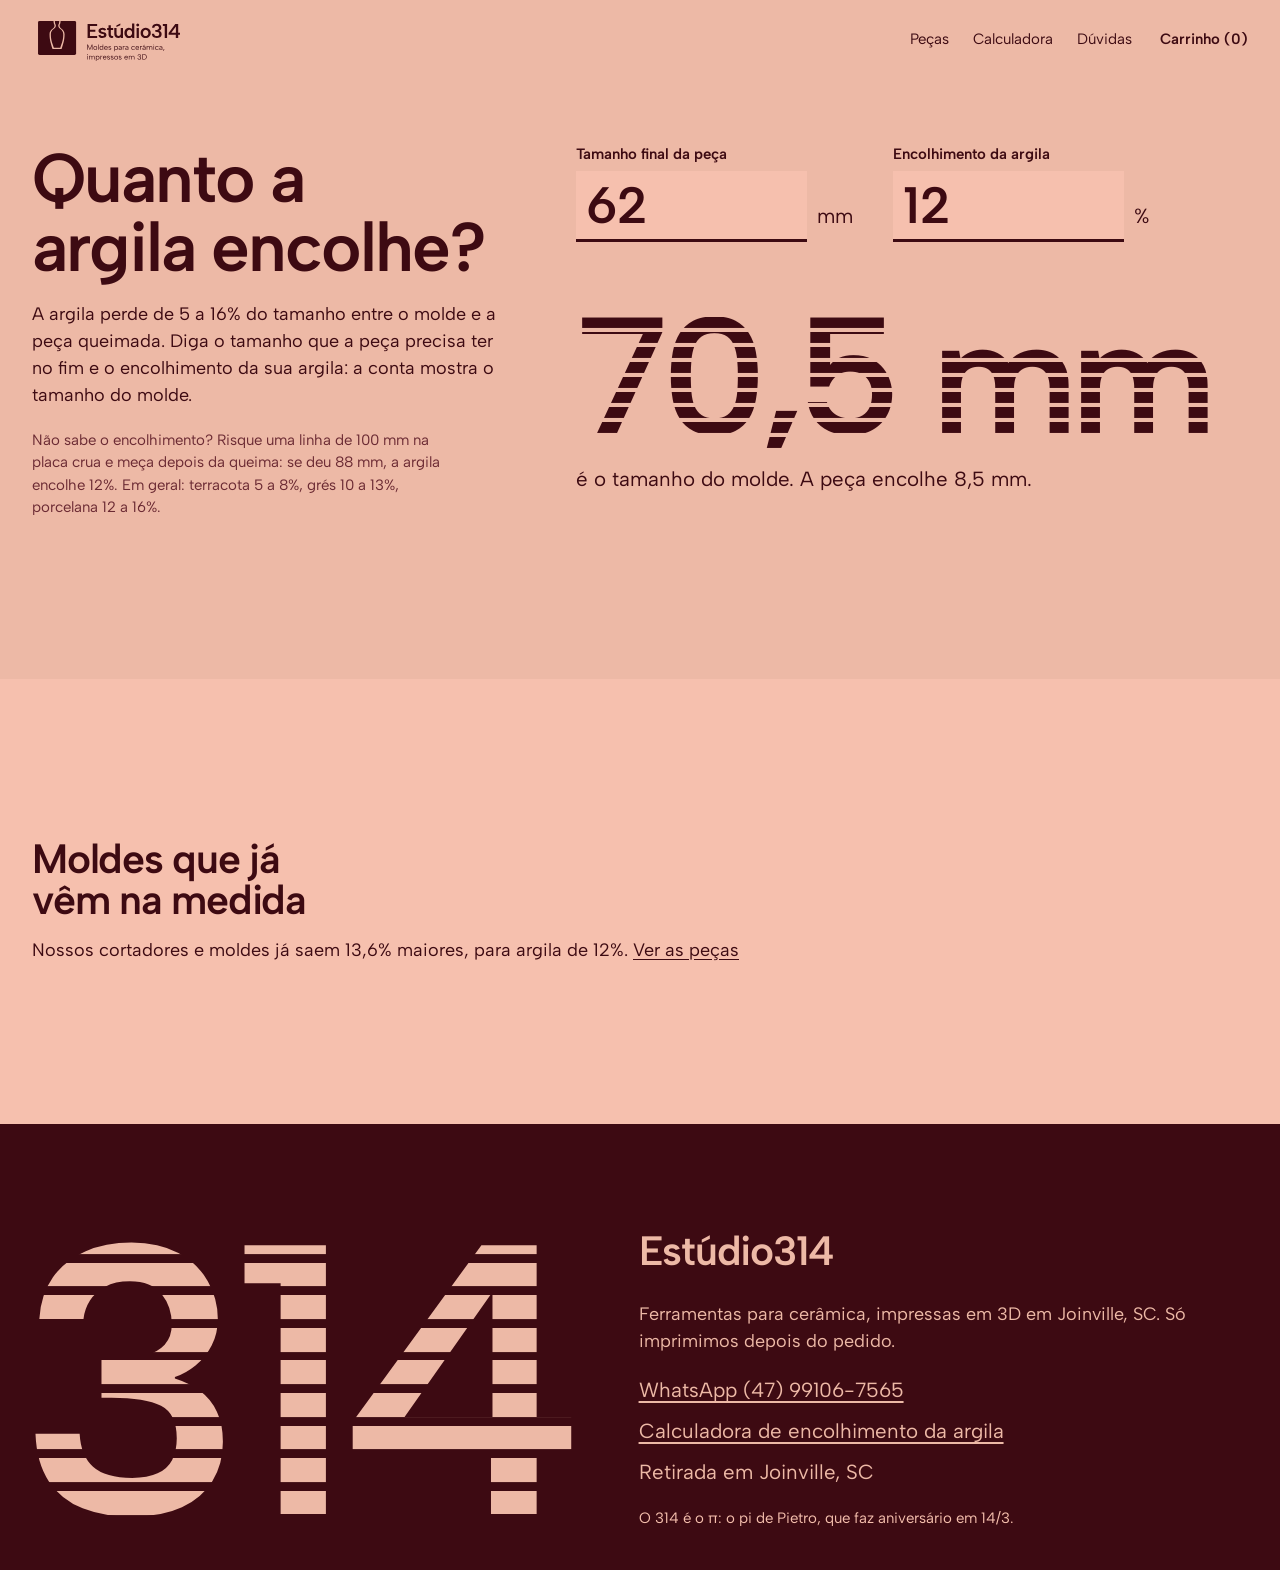
==== calculadora-de-encolhimento/index.html @ b41ef22f "Loja v1: vitrine, páginas de produto, carrinho que fecha no WhatsApp e calculadora de encolhimento P" ====
<!doctype html>
<html lang="pt-BR">
<head>
<meta charset="utf-8">
<meta name="viewport" content="width=device-width, initial-scale=1">
<title>Calculadora de encolhimento da argila | Estúdio314</title>
<meta name="description" content="Calcule o tamanho do molde a partir do tamanho final da peça e do encolhimento da sua argila. Grátis, direto no navegador.">
<link rel="canonical" href="https://estudio314.com.br/calculadora-de-encolhimento/">
<meta property="og:type" content="website">
<meta property="og:locale" content="pt_BR">
<meta property="og:site_name" content="Estúdio314">
<meta property="og:title" content="Calculadora de encolhimento da argila | Estúdio314">
<meta property="og:description" content="Calcule o tamanho do molde a partir do tamanho final da peça e do encolhimento da sua argila. Grátis, direto no navegador.">
<meta property="og:url" content="https://estudio314.com.br/calculadora-de-encolhimento/">
<meta property="og:image" content="https://estudio314.com.br/img/produtos/kit-natal-resultado-mesa.webp">
<meta name="theme-color" content="#3D0A12">
<link rel="icon" href="/icone.svg" type="image/svg+xml">
<link rel="preload" href="/fontes/AlbertSans-Regular.ttf" as="font" type="font/ttf" crossorigin>
<link rel="stylesheet" href="/css/loja.css">
<script type="application/ld+json">{"@context":"https://schema.org","@type":"WebApplication","name":"Calculadora de encolhimento da argila","applicationCategory":"UtilitiesApplication","operatingSystem":"Qualquer navegador","offers":{"@type":"Offer","price":"0","priceCurrency":"BRL"},"url":"https://estudio314.com.br/calculadora-de-encolhimento/"}</script>
<script src="/js/catalogo.js" defer></script>
<script src="/js/loja.js" type="module"></script>
</head>
<body class="pagina-calc">
<a class="pular" href="#calculadora">Pular para a calculadora</a>
<header class="barra"><a class="marca" href="/" aria-label="Estúdio314, página inicial"><img src="/img/marca/estudio314-horizontal-sangue.svg" alt="" width="151" height="45"></a><nav aria-label="Principal"><a href="/#pecas">Peças</a><a href="/calculadora-de-encolhimento/">Calculadora</a><a href="/#perguntas">Dúvidas</a></nav><button class="botao-carrinho" type="button" data-abrir-carrinho aria-haspopup="dialog">Carrinho <span data-contagem>(0)</span></button></header>
<main>
<section class="calc" id="calculadora" aria-labelledby="calc-titulo">
  <div class="calc-texto">
    <h1 id="calc-titulo">Quanto a argila encolhe?</h1>
    <p>A argila perde de 5 a 16% do tamanho entre o molde e a peça queimada. Diga o tamanho que a peça precisa ter no fim e o encolhimento da sua argila: a conta mostra o tamanho do molde.</p>
    <p class="calc-dica">Não sabe o encolhimento? Risque uma linha de 100 mm na placa crua e meça depois da queima: se deu 88 mm, a argila encolhe 12%. Em geral: terracota 5 a 8%, grés 10 a 13%, porcelana 12 a 16%.</p>
  </div>
  <form class="calc-form" data-calc>
    <div class="calc-entradas">
    <label>Tamanho final da peça <span class="entrada"><input name="final" type="number" inputmode="decimal" min="1" step="0.1" value="62" required> mm</span></label>
    <label>Encolhimento da argila <span class="entrada"><input name="pct" type="number" inputmode="decimal" min="0" max="40" step="0.1" value="12" required> %</span></label>
    </div>
    <output name="resultado" class="calc-resultado" aria-live="polite">
      <span class="calc-numero" data-molde>70,5 mm</span>
      <span data-detalhe>é o tamanho do molde. A peça encolhe 8,5 mm.</span>
    </output>
    <noscript><p>A conta: tamanho do molde = tamanho final ÷ (1 − encolhimento). Com 12%: tamanho final × 1,136.</p></noscript>
  </form>
</section>
<section class="calc-pecas"><h2>Moldes que já vêm na medida</h2><p>Nossos cortadores e moldes já saem 13,6% maiores, para argila de 12%. <a href="/#pecas">Ver as peças</a></p></section>
</main>

<footer class="rodape">
  <p class="rodape-314" aria-hidden="true">314</p>
  <div class="rodape-texto">
    <p class="rodape-assina">Estúdio314</p>
    <p>Ferramentas para cerâmica, impressas em 3D em Joinville, SC. Só imprimimos depois do pedido.</p>
    <ul>
      <li><a href="https://wa.me/5547991067565?text=Oi!%20Vim%20pelo%20site%20do%20Est%C3%BAdio314.">WhatsApp (47) 99106-7565</a></li>
      <li><a href="/calculadora-de-encolhimento/">Calculadora de encolhimento da argila</a></li>
      <li>Retirada em Joinville, SC</li>
    </ul>
    <p class="rodape-nota">O 314 é o π: o pi de Pietro, que faz aniversário em 14/3.</p>
  </div>
</footer>

<dialog class="carrinho" id="carrinho" aria-labelledby="carrinho-titulo">
  <div class="carrinho-topo">
    <h2 id="carrinho-titulo">Seu pedido</h2>
    <button type="button" class="fechar" data-fechar-carrinho>Fechar</button>
  </div>
  <p class="vazio" data-vazio>O carrinho está vazio. <a href="/#pecas">Ver as peças</a></p>
  <ul class="itens" data-itens></ul>
  <form class="fechar-pedido" data-fechar-pedido hidden>
    <p class="total">Total das peças <strong data-total>R$ 0,00</strong></p>
    <fieldset>
      <legend>Entrega</legend>
      <label><input type="radio" name="entrega" value="correios" checked> Correios, para todo o Brasil</label>
      <label><input type="radio" name="entrega" value="retirada"> Retirar em Joinville</label>
    </fieldset>
    <label class="campo" data-campo-cep>CEP para calcular o frete <input name="cep" inputmode="numeric" autocomplete="postal-code" maxlength="9" spellcheck="false" placeholder="89200-000"></label>
    <label class="campo">Seu nome <input name="nome" autocomplete="name"></label>
    <button class="botao" type="submit">Fechar pedido no WhatsApp</button>
    <p class="nota">Abre o WhatsApp com o pedido escrito. Frete e pagamento a gente combina por lá. Natal: Correios PAC até 7/12, SEDEX até 14/12, retirada até 22/12.</p>
  </form>
</dialog>
</body>
</html>
---- css/loja.css ----
@font-face { font-family: "Albert Sans"; src: url("/fontes/AlbertSans-Regular.ttf") format("truetype"); font-weight: 400; font-display: swap; }
@font-face { font-family: "Albert Sans"; src: url("/fontes/AlbertSans-SemiBold.ttf") format("truetype"); font-weight: 600; font-display: swap; }

:root {
  --bg: #EDB9A6;        /* biscoito: argila na 1ª queima */
  --surface: #F6C0AE;   /* um passo mais claro (fundo dos renders) */
  --step: #E3A994;      /* um passo mais escuro */
  --ink: #3D0A12;       /* sangue de boi: o esmalte */
  --muted: #6B2A33;     /* 6:1 sobre o biscoito */
  --fonte: "Albert Sans", system-ui, sans-serif;
  --margem: 16px;
  --t-mini: 15px;
  --t-texto: 17px;
  --t-fato: clamp(20px, 1.6vw, 26px);
  --t-sub: clamp(28px, 3.2vw, 48px);
  --t-titulo: clamp(36px, 5.4vw, 80px);
  --t-gigante: clamp(72px, 13vw, 220px);
  /* camadas da impressão 3D: passo de 3 mm, fresta de 27% */
  --camadas: url("data:image/svg+xml,%3Csvg xmlns='http://www.w3.org/2000/svg' width='10' height='100' preserveAspectRatio='none'%3E%3Crect width='10' height='73'/%3E%3C/svg%3E");
  color-scheme: light;
}
@media (min-width: 900px) { :root { --margem: 32px; --t-texto: 18px; } }

* { box-sizing: border-box; }
html { -webkit-text-size-adjust: 100%; scroll-behavior: smooth; }
body { margin: 0; background: var(--bg); color: var(--ink); font: 400 var(--t-texto)/1.5 var(--fonte); overflow-x: hidden; }
img { display: block; max-width: 100%; height: auto; }
h1, h2, h3 { font-weight: 600; letter-spacing: -0.03em; line-height: 1; margin: 0; text-wrap: balance; }
p { margin: 0; }
a { color: inherit; text-underline-offset: 0.18em; }
a:hover { text-decoration-thickness: 2px; }
:focus-visible { outline: 3px solid var(--ink); outline-offset: 3px; }
.barra-escura :focus-visible, .natal :focus-visible, .rodape :focus-visible { outline-color: var(--bg); }
label:has(input:focus-visible) { outline: 3px solid var(--ink); outline-offset: 2px; }
::selection { background: var(--ink); color: var(--bg); }
.sr { position: absolute; width: 1px; height: 1px; overflow: hidden; clip-path: inset(50%); white-space: nowrap; }
.pular { position: absolute; left: var(--margem); top: -100px; z-index: 20; background: var(--ink); color: var(--bg); padding: 12px 16px; }
.pular:focus { top: 12px; }
section { padding: 96px var(--margem); }
@media (min-width: 900px) { section { padding: 160px var(--margem); } }
section > h2 { font-size: var(--t-titulo); max-width: 16ch; }

/* ---------- botões ---------- */
.botao { display: inline-flex; align-items: center; justify-content: center; min-height: 52px; padding: 0 28px; border: 0; border-radius: 0;
  background: var(--ink); color: var(--bg); font: 600 var(--t-texto)/1 var(--fonte); text-decoration: none; cursor: pointer;
  transition: transform .15s ease, background-color .15s ease; }
.botao:hover { background: #5A1C25; }
.botao:active { transform: translateY(2px); }
.botao-carrinho { font: 600 var(--t-mini)/1 var(--fonte); color: inherit; background: none; border: 0; padding: 12px 0 12px 12px; cursor: pointer; }
.botao-carrinho:hover { text-decoration: underline; }

/* ---------- barra ---------- */
.barra { display: flex; align-items: center; gap: 16px; padding: 12px var(--margem); position: relative; z-index: 3; }
.barra .marca { margin-right: auto; }
.barra .marca img { width: 120px; }
.barra { flex-wrap: wrap; }
.barra nav { display: flex; order: 3; width: 100%; gap: 24px; font-size: var(--t-mini); margin-top: -8px; }
.barra nav a { text-decoration: none; padding: 12px 0; }
.barra nav a:hover { text-decoration: underline; }
.barra-escura { color: var(--bg); }
@media (min-width: 720px) {
  .barra { flex-wrap: nowrap; }
  .barra nav { order: 0; width: auto; margin-top: 0; }
  .barra .marca img { width: 151px; }
}

/* ---------- herói: o objeto na emenda entre esmalte e argila ---------- */
.heroi { --emenda: 46svh; position: relative; min-height: 100svh; overflow: hidden; padding-bottom: 48px; }
.heroi-painel { position: absolute; inset: 12px 12px auto; height: var(--emenda); background: var(--ink); }
.heroi-painel .barra { padding-inline: calc(var(--margem) - 12px); }
.heroi-objeto { position: relative; z-index: 2; width: 120vw; max-width: none; margin: calc(var(--emenda) + 12px - 60vw) 0 0 -14vw; }
.heroi-texto { position: relative; z-index: 2; padding: 0 var(--margem); margin-top: -12vw; max-width: 40rem; }
.heroi h1 { font-size: clamp(28px, 7.2vw, 44px); letter-spacing: -0.035em; line-height: 1.02; }
.heroi h1 span { display: block; color: var(--muted); }
.heroi-texto p { margin: 16px 0 24px; max-width: 34ch; }
@media (min-width: 900px) {
  .heroi { --emenda: 50vh; min-height: max(100vh, 680px); padding: 0; }
  .heroi-objeto { position: absolute; width: 54vw; left: 45vw; top: calc(var(--emenda) + 12px - 27vw); margin: 0; }
  .heroi-texto { position: absolute; left: 0; top: calc(var(--emenda) + 12px); margin: 0; width: 46vw; padding: 0 var(--margem) 0 calc(var(--margem) + 12px); transform: translateY(-100%); padding-bottom: 28px; }
  .heroi h1 { font-size: clamp(36px, 3.2vw, 56px); color: var(--bg); }
  .heroi h1 span { color: var(--surface); opacity: .82; }
  .heroi-texto p { position: absolute; top: 100%; margin-top: 56px; }
  .heroi-texto .botao { position: absolute; top: 100%; margin-top: 180px; }
}

/* ---------- peças: objeto grande, fatos ao lado ---------- */
.pecas > h2 { margin-bottom: 56px; }
.lista-pecas { list-style: none; margin: 0; padding: 0; display: grid; gap: 96px; }
.peca { display: grid; gap: 24px; }
.peca-foto { display: block; overflow: hidden; margin-inline: calc(var(--margem) * -1); }
.peca-foto img { width: 100%; transition: transform .6s cubic-bezier(.2,.7,.2,1); }
.peca-foto:hover img { transform: scale(1.03); }
.peca h3 { font-size: var(--t-sub); max-width: 20ch; }
.peca-extra { color: var(--muted); margin-top: 8px !important; font-size: var(--t-fato); }
.peca h3 a { text-decoration: none; }
.peca h3 a:hover { text-decoration: underline; text-decoration-thickness: 3px; }
.peca-texto > p { margin-top: 16px; max-width: 44ch; }
.peca-preco { font-size: var(--t-fato); font-weight: 600; margin-top: 20px !important; }
.peca-variantes { list-style: none; padding: 0; margin: 12px 0 28px; font-size: var(--t-mini); color: var(--muted); }
.peca-variantes li { display: flex; justify-content: space-between; gap: 16px; max-width: 26rem; padding: 4px 0; }
.peca-variantes span { font-variant-numeric: tabular-nums; white-space: nowrap; }
@media (min-width: 900px) {
  .lista-pecas { gap: 112px; }
  .peca { grid-template-columns: 6fr 5fr; gap: 64px; align-items: center; }
  .peca-foto { margin: 0 0 0 calc(var(--margem) * -1); }
  .peca-inversa { grid-template-columns: 5fr 6fr; }
  .peca-inversa .peca-foto { order: 2; margin: 0 calc(var(--margem) * -1) 0 0; }
}

/* ---------- Natal: campo inteiro de esmalte ---------- */
.natal { background: var(--ink); color: var(--bg); }
.natal-datas { display: grid; gap: 28px; margin: 56px 0; }
.natal-datas p { font-size: var(--t-fato); }
.natal-datas strong { display: block; font-size: var(--t-gigante); letter-spacing: -0.05em; line-height: .9; font-variant-numeric: tabular-nums; margin-bottom: 12px;
  -webkit-mask: var(--camadas) 0 0 / 100% 0.09em repeat; mask: var(--camadas) 0 0 / 100% 0.09em repeat; }
.natal > p { max-width: 52ch; }
@media (min-width: 720px) { .natal-datas { grid-template-columns: repeat(3, auto); justify-content: start; column-gap: 8vw; } .natal-datas strong { font-size: clamp(72px, 9vw, 150px); } }

/* ---------- calculadora ---------- */
.calc { display: grid; gap: 48px; }
.calc h1, .calc h2 { font-size: var(--t-titulo); max-width: 14ch; }
.calc-texto p { margin-top: 20px; max-width: 48ch; }
.calc-dica { color: var(--muted); font-size: var(--t-mini); }
.calc-form { display: grid; gap: 20px; align-content: start; }
.calc-form label { display: grid; gap: 6px; font-size: var(--t-mini); font-weight: 600; }
.entrada { display: flex; align-items: baseline; gap: 10px; font-size: var(--t-fato); font-weight: 400; }
.calc-form input { width: 7ch; font: 600 clamp(32px, 4vw, 56px)/1.1 var(--fonte); color: var(--ink); background: var(--surface);
  border: 0; border-bottom: 3px solid var(--ink); padding: 6px 10px; border-radius: 0; font-variant-numeric: tabular-nums; }
.calc-entradas { display: flex; flex-wrap: wrap; gap: 20px 40px; }
.calc-resultado { display: block; margin-top: 40px; }
.calc-numero { display: block; font-size: var(--t-gigante); font-weight: 600; letter-spacing: -0.05em; line-height: .9; font-variant-numeric: tabular-nums; white-space: nowrap;
  -webkit-mask: var(--camadas) 0 0 / 100% 0.09em repeat; mask: var(--camadas) 0 0 / 100% 0.09em repeat; }
.calc-resultado [data-detalhe] { display: block; margin-top: 12px; font-size: var(--t-fato); }
@media (min-width: 900px) { .calc { grid-template-columns: 5fr 7fr; gap: 64px; } }
.pagina-calc .calc { padding-top: 64px; }
.calc-pecas { background: var(--surface); }
.calc-pecas h2 { font-size: var(--t-sub); }
.calc-pecas p { margin-top: 16px; }

/* ---------- passos: telhas que crescem ---------- */
.passos-lista { list-style: none; padding: 0; margin: 48px 0 0; display: grid; gap: 28px; }
.passo-tile { overflow: hidden; display: grid; place-items: center; }
.passo-tile img { width: 100%; height: 100%; object-fit: contain; }
.passo-1 .passo-tile { background: var(--surface); height: 46vw; }
.passo-2 .passo-tile { background: var(--step); height: 62vw; }
.passo-3 .passo-tile { background: var(--ink); height: 78vw; }
.passo-3 .passo-tile img { object-fit: cover; }
.passo h3 { font-size: var(--t-fato); margin-top: 16px; letter-spacing: -0.02em; }
.passo p { margin-top: 6px; max-width: 36ch; }
@media (min-width: 900px) {
  .passos { display: grid; grid-template-columns: repeat(12, 1fr); column-gap: 10px; }
  .passos > h2 { grid-column: 1 / 8; grid-row: 1; align-self: start; }
  .passos-lista { grid-column: 1 / -1; grid-row: 1; display: grid; grid-template-columns: 3fr 4fr 5fr; align-items: end; gap: 10px; margin: 0; }
  .passo-1 .passo-tile { height: 30vh; } .passo-2 .passo-tile { height: 44vh; } .passo-3 .passo-tile { height: 66vh; }
  .passos > h2 { margin-top: 0; max-width: 9ch; }
  .passo-1, .passo-2 { padding-top: 34vh; }
}

/* ---------- em breve ---------- */
.em-breve { background: var(--surface); }
.em-breve > p { margin-top: 20px; max-width: 48ch; }
.eb-lista { list-style: none; padding: 0; margin: 56px 0 0; display: grid; gap: 20px 64px; }
.eb-lista li { display: flex; justify-content: space-between; align-items: baseline; gap: 16px; font-size: var(--t-fato); }
.eb-nome { font-weight: 600; }
.eb-preco { color: var(--muted); font-size: var(--t-mini); white-space: nowrap; font-variant-numeric: tabular-nums; }
@media (min-width: 900px) { .eb-lista { grid-template-columns: 1fr 1fr; } }

/* ---------- perguntas ---------- */
.perguntas > h2 { font-size: var(--t-titulo); max-width: 18ch; }
.perguntas-lista { margin-top: 64px; display: grid; gap: 12px; }
.perguntas details { padding: 12px 0; }
.perguntas summary { cursor: pointer; list-style: none; display: flex; justify-content: space-between; gap: 16px; font-size: var(--t-fato); padding: 8px 0; }
.perguntas summary::-webkit-details-marker { display: none; }
.perguntas summary::after { content: "+"; font-weight: 600; transition: transform .2s ease; }
.perguntas details[open] { background: var(--surface); margin-inline: calc(var(--margem) * -1); padding: 12px var(--margem) 28px; }
.perguntas details[open] summary::after { transform: rotate(45deg); }
.perguntas details p { margin-top: 8px; max-width: 52ch; }
@media (min-width: 900px) {
  .perguntas-lista { margin-left: calc(4 / 12 * 100%); }
  .perguntas details[open] { margin-inline: -24px; padding-inline: 24px; }
}

/* ---------- rodapé: o verso do cartão ---------- */
.rodape { background: var(--ink); color: var(--bg); padding: 64px var(--margem) 40px; overflow: hidden; }
.rodape-314 { font-size: clamp(160px, 42vw, 640px); font-weight: 600; letter-spacing: -0.04em; line-height: .78; margin: 0 0 48px -0.04em;
  -webkit-mask: var(--camadas) 0 0 / 100% 0.085em repeat; mask: var(--camadas) 0 0 / 100% 0.085em repeat; }
.rodape-texto { display: grid; gap: 20px; max-width: 60rem; }
.rodape-assina { font-size: var(--t-sub); font-weight: 600; letter-spacing: -0.03em; }
.rodape ul { list-style: none; padding: 0; margin: 0; display: grid; gap: 10px; font-size: var(--t-fato); }
.rodape-nota { font-size: var(--t-mini); color: var(--surface); }

/* ---------- página de produto ---------- */
.pagina-produto .barra, .pagina-calc .barra { padding-block: 16px; }
.produto { display: grid; gap: 32px; padding: 8px var(--margem) 120px; }
.produto-fotos { margin-inline: calc(var(--margem) * -1); }
.produto-principal { width: 100%; aspect-ratio: 1; object-fit: cover; background: var(--surface); }
.produto-miniaturas { list-style: none; display: flex; gap: 8px; padding: 8px var(--margem) 0; margin: 0; overflow-x: auto; }
.produto-miniaturas button { padding: 0; border: 0; background: none; cursor: pointer; opacity: .62; transition: opacity .15s; }
.produto-miniaturas button[aria-pressed="true"], .produto-miniaturas button:hover { opacity: 1; }
.produto-miniaturas button[aria-pressed="true"] img { outline: 3px solid var(--ink); outline-offset: -3px; }
.produto-miniaturas img { width: 76px; height: 76px; object-fit: cover; }
.volta { font-size: var(--t-mini); margin-bottom: 16px; }
.produto h1 { font-size: var(--t-sub); }
.produto .peca-extra { margin-top: 8px; }
.produto-resumo { margin-top: 16px; font-size: var(--t-fato); max-width: 36ch; }
.produto-form { margin-top: 32px; display: grid; gap: 24px; }
.produto-form fieldset { border: 0; padding: 0; margin: 0; display: grid; gap: 8px; }
.produto-form legend { font-weight: 600; font-size: var(--t-mini); padding: 0; margin-bottom: 8px; }
.variantes label { display: flex; align-items: center; gap: 12px; background: var(--surface); padding: 14px 16px; cursor: pointer; }
.variantes label:has(input:checked) { background: var(--ink); color: var(--bg); }
.v-nome { flex: 1; } .v-preco { font-weight: 600; font-variant-numeric: tabular-nums; white-space: nowrap; }
.opcao { grid-auto-flow: column; justify-content: start; gap: 8px !important; }
.opcao legend { grid-column: 1 / -1; }
.opcao label { background: var(--surface); padding: 12px 18px; cursor: pointer; display: flex; gap: 8px; align-items: center; }
.opcao label:has(input:checked) { background: var(--ink); color: var(--bg); }
input[type="radio"] { accent-color: var(--ink); width: 18px; height: 18px; margin: 0; }
label:has(input:checked) input[type="radio"] { accent-color: var(--bg); }
.campo { display: grid; gap: 6px; font-size: var(--t-mini); font-weight: 600; }
.campo-dica { font-weight: 400; color: var(--muted); }
.campo input, .campo textarea, .qtd input { font: 400 var(--t-texto)/1.4 var(--fonte); color: var(--ink); background: var(--surface); border: 0; border-bottom: 2px solid var(--ink); border-radius: 0; padding: 12px; width: 100%; }
.comprar { display: flex; align-items: end; justify-content: space-between; gap: 16px; }
.qtd { display: grid; gap: 6px; font-size: var(--t-mini); font-weight: 600; }
.qtd input { width: 6rem; }
.preco-atual { font-size: var(--t-sub); font-weight: 600; letter-spacing: -0.03em; font-variant-numeric: tabular-nums; }
.produto-form .botao { width: 100%; }
.produto-descricao { margin-top: 56px; display: grid; gap: 14px; max-width: 56ch; }
.produto-descricao h2 { font-size: var(--t-fato); }
@media (min-width: 900px) {
  .produto { grid-template-columns: 7fr 5fr; gap: 64px; align-items: start; padding-top: 16px; }
  .produto-fotos { position: sticky; top: 16px; margin: 0 0 0 calc(var(--margem) * -1); }
  .produto-miniaturas { padding-left: var(--margem); }
}

/* ---------- carrinho ---------- */
.carrinho { border: 0; padding: 0; margin: 0 0 0 auto; width: min(100vw, 520px); max-width: 100vw; height: 100dvh; max-height: 100dvh;
  background: var(--bg); color: var(--ink); box-shadow: -12px 0 40px rgb(61 10 18 / .25); overflow-y: auto; overscroll-behavior: contain; }
.carrinho::backdrop { background: rgb(61 10 18 / .5); }
.carrinho-topo { display: flex; justify-content: space-between; align-items: center; padding: 20px var(--margem); position: sticky; top: 0; background: var(--bg); z-index: 1; }
.carrinho h2 { font-size: var(--t-sub); }
.fechar { font: 600 var(--t-mini)/1 var(--fonte); color: inherit; background: var(--surface); border: 0; padding: 12px 16px; cursor: pointer; }
.vazio { padding: 0 var(--margem); }
.itens { list-style: none; margin: 0; padding: 0 var(--margem); display: grid; gap: 16px; }
.itens li { display: grid; grid-template-columns: 72px 1fr auto; gap: 4px 14px; align-items: center; background: var(--surface); padding: 12px; }
.itens img { grid-row: span 2; width: 72px; height: 72px; object-fit: cover; }
.item-nome { font-weight: 600; font-size: var(--t-mini); line-height: 1.3; }
.item-var { font-size: var(--t-mini); color: var(--muted); line-height: 1.35; }
.item-texto { grid-column: 2 / 4; }
.item-qtd { display: flex; align-items: center; gap: 4px; grid-column: 2; }
.item-qtd button, .item-tirar { font: 600 18px/1 var(--fonte); color: var(--ink); background: var(--bg); border: 0; min-width: 44px; height: 44px; cursor: pointer; }
.item-qtd span { min-width: 2ch; text-align: center; font-variant-numeric: tabular-nums; }
.item-preco { grid-column: 3; font-weight: 600; font-variant-numeric: tabular-nums; text-align: right; }
.item-tirar { grid-column: 1; grid-row: 3; font-size: var(--t-mini); background: none; text-decoration: underline; min-width: 0; justify-self: start; padding: 0; }
.fechar-pedido { padding: 24px var(--margem) 40px; display: grid; gap: 20px; }
.total { display: flex; justify-content: space-between; align-items: baseline; font-size: var(--t-fato); }
.total strong { font-size: var(--t-sub); letter-spacing: -0.03em; font-variant-numeric: tabular-nums; }
.fechar-pedido fieldset { border: 0; padding: 0; margin: 0; display: grid; gap: 8px; }
.fechar-pedido legend { font-weight: 600; font-size: var(--t-mini); margin-bottom: 8px; padding: 0; }
.fechar-pedido fieldset label { display: flex; gap: 12px; align-items: center; background: var(--surface); padding: 14px 16px; cursor: pointer; }
.fechar-pedido fieldset label:has(input:checked) { background: var(--ink); color: var(--bg); }
.nota { font-size: var(--t-mini); color: var(--muted); }
[hidden] { display: none !important; }

/* ---------- movimento ---------- */
@media (prefers-reduced-motion: no-preference) {
  .heroi-objeto { animation: obturador 1.1s cubic-bezier(.2,.7,.2,1) both; }
  @keyframes obturador { from { clip-path: inset(0 0 0 100%); transform: scale(1.12); } to { clip-path: inset(0); transform: none; } }
  .entra { opacity: 0; transform: translateY(24px); transition: opacity .7s ease, transform .7s cubic-bezier(.2,.7,.2,1); }
  .entra.visto { opacity: 1; transform: none; }
  .entra:nth-child(2) { transition-delay: .08s; } .entra:nth-child(3) { transition-delay: .16s; }
}
@media (prefers-reduced-motion: reduce) { html { scroll-behavior: auto; } }
@media (min-width: 900px) {
  .rodape { display: grid; grid-template-columns: auto 1fr; align-items: end; column-gap: 64px; padding-top: 96px; }
  .rodape-314 { font-size: clamp(200px, 30vw, 520px); margin-bottom: 0; }
}
button, .botao, summary, label { touch-action: manipulation; }
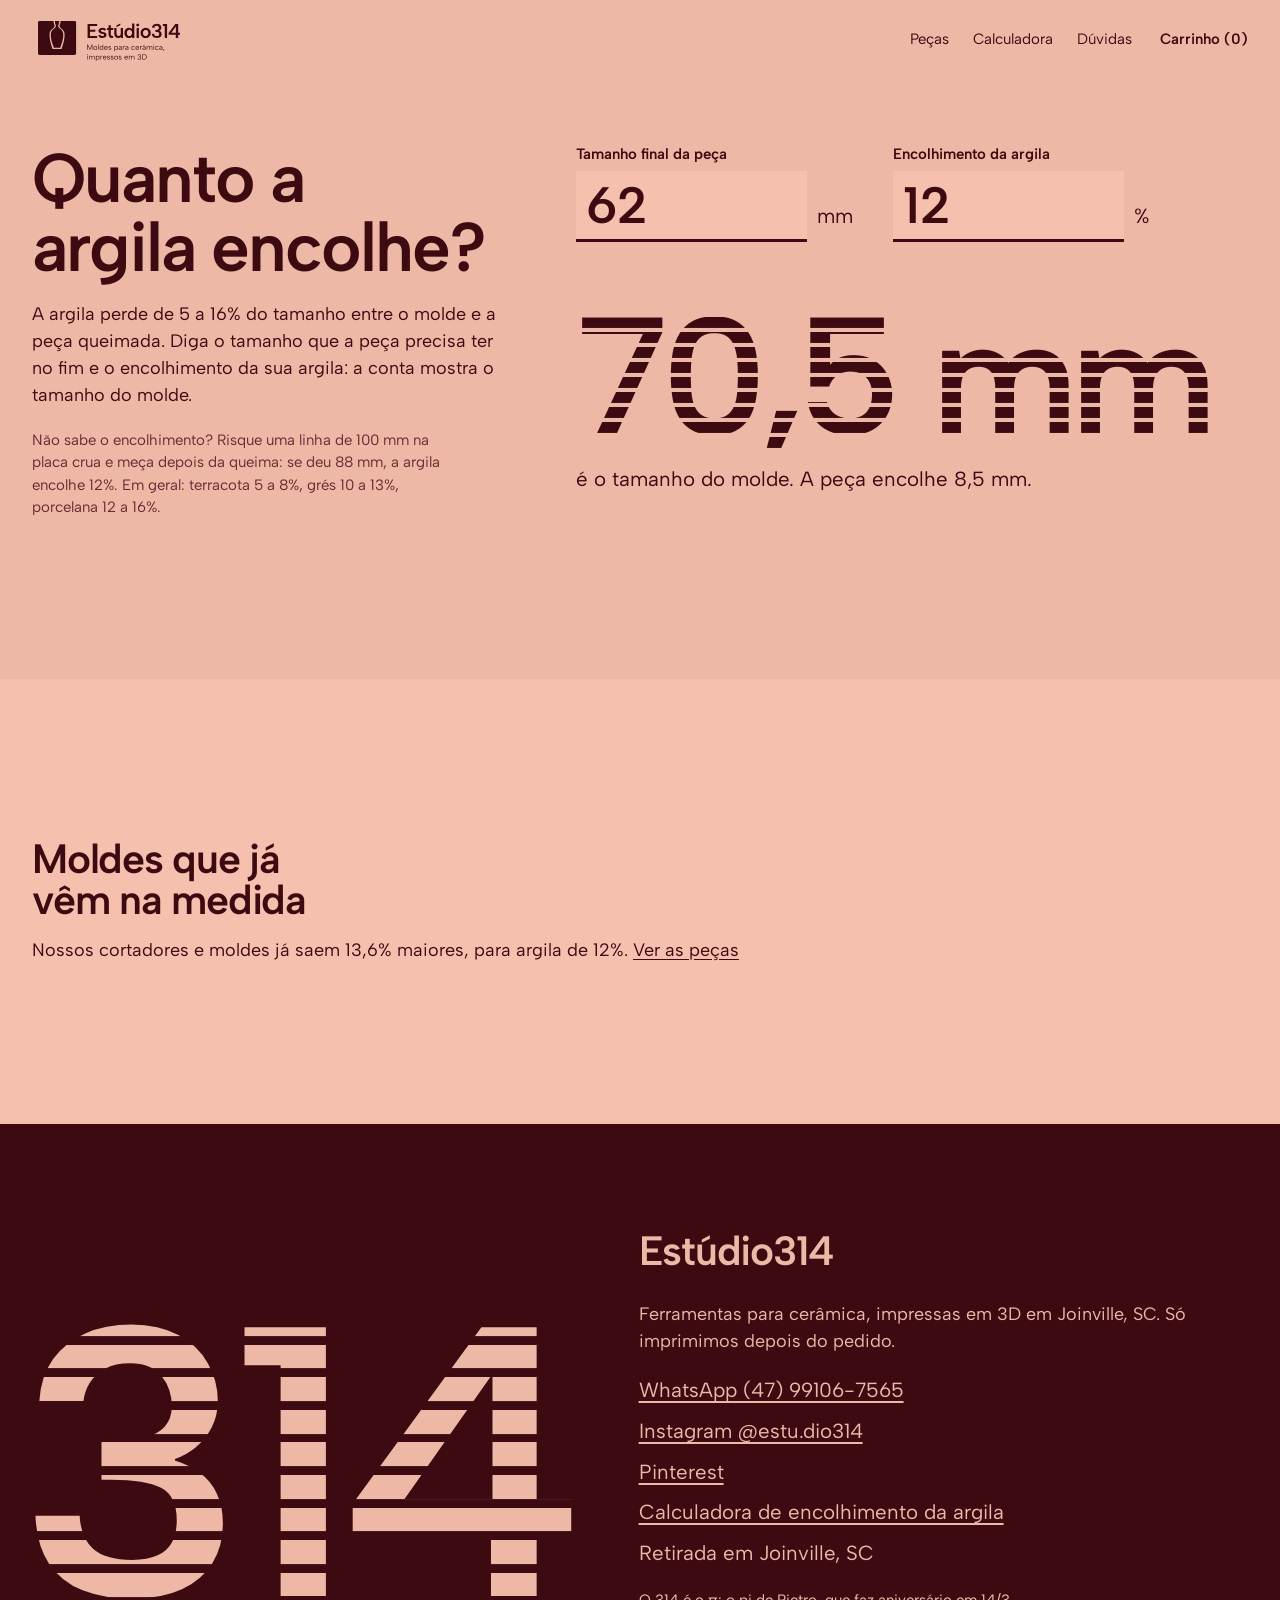
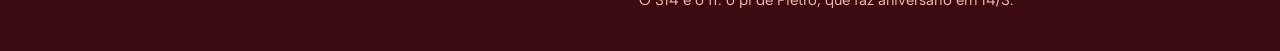
==== commit ab41767b: "sameAs com Instagram e Pinterest no JSON-LD do negócio, e os dois links no rodapé Co-Authored-By: Cl" ====
--- a/calculadora-de-encolhimento/index.html
+++ b/calculadora-de-encolhimento/index.html
@@ -12,7 +12,10 @@
 <meta property="og:title" content="Calculadora de encolhimento da argila | Estúdio314">
 <meta property="og:description" content="Calcule o tamanho do molde a partir do tamanho final da peça e do encolhimento da sua argila. Grátis, direto no navegador.">
 <meta property="og:url" content="https://estudio314.com.br/calculadora-de-encolhimento/">
-<meta property="og:image" content="https://estudio314.com.br/img/produtos/kit-natal-resultado-mesa.webp">
+<meta property="og:image" content="https://estudio314.com.br/img/og/kit-natal-resultado-mesa.jpg">
+<meta property="og:image:type" content="image/jpeg">
+<meta property="og:image:width" content="1200">
+<meta property="og:image:height" content="630">
 <meta name="theme-color" content="#3D0A12">
 <link rel="icon" href="/icone.svg" type="image/svg+xml">
 <link rel="preload" href="/fontes/AlbertSans-Regular.ttf" as="font" type="font/ttf" crossorigin>
@@ -53,6 +56,8 @@
     <p>Ferramentas para cerâmica, impressas em 3D em Joinville, SC. Só imprimimos depois do pedido.</p>
     <ul>
       <li><a href="https://wa.me/5547991067565?text=Oi!%20Vim%20pelo%20site%20do%20Est%C3%BAdio314.">WhatsApp (47) 99106-7565</a></li>
+      <li><a href="https://www.instagram.com/estu.dio314/">Instagram @estu.dio314</a></li>
+      <li><a href="https://br.pinterest.com/estudio314ceramica/">Pinterest</a></li>
       <li><a href="/calculadora-de-encolhimento/">Calculadora de encolhimento da argila</a></li>
       <li>Retirada em Joinville, SC</li>
     </ul>
@@ -77,7 +82,7 @@
     <label class="campo" data-campo-cep>CEP para calcular o frete <input name="cep" inputmode="numeric" autocomplete="postal-code" maxlength="9" spellcheck="false" placeholder="89200-000"></label>
     <label class="campo">Seu nome <input name="nome" autocomplete="name"></label>
     <button class="botao" type="submit">Fechar pedido no WhatsApp</button>
-    <p class="nota">Abre o WhatsApp com o pedido escrito. Frete e pagamento a gente combina por lá. Natal: Correios PAC até 7/12, SEDEX até 14/12, retirada até 22/12.</p>
+    <p class="nota">Abre o WhatsApp com o pedido escrito. Frete e pagamento a gente combina por lá. Natal: Correios PAC até 7/12, SEDEX até 14/12, retirada até 22/12. Carimbo personalizado: PAC até 2/12, SEDEX até 9/12, retirada até 17/12.</p>
   </form>
 </dialog>
 </body>
--- a/css/loja.css
+++ b/css/loja.css
@@ -114,6 +114,7 @@
 .natal-datas strong { display: block; font-size: var(--t-gigante); letter-spacing: -0.05em; line-height: .9; font-variant-numeric: tabular-nums; margin-bottom: 12px;
   -webkit-mask: var(--camadas) 0 0 / 100% 0.09em repeat; mask: var(--camadas) 0 0 / 100% 0.09em repeat; }
 .natal > p { max-width: 52ch; }
+.natal > p + p { margin-top: 16px; }
 @media (min-width: 720px) { .natal-datas { grid-template-columns: repeat(3, auto); justify-content: start; column-gap: 8vw; } .natal-datas strong { font-size: clamp(72px, 9vw, 150px); } }
 
 /* ---------- calculadora ---------- */
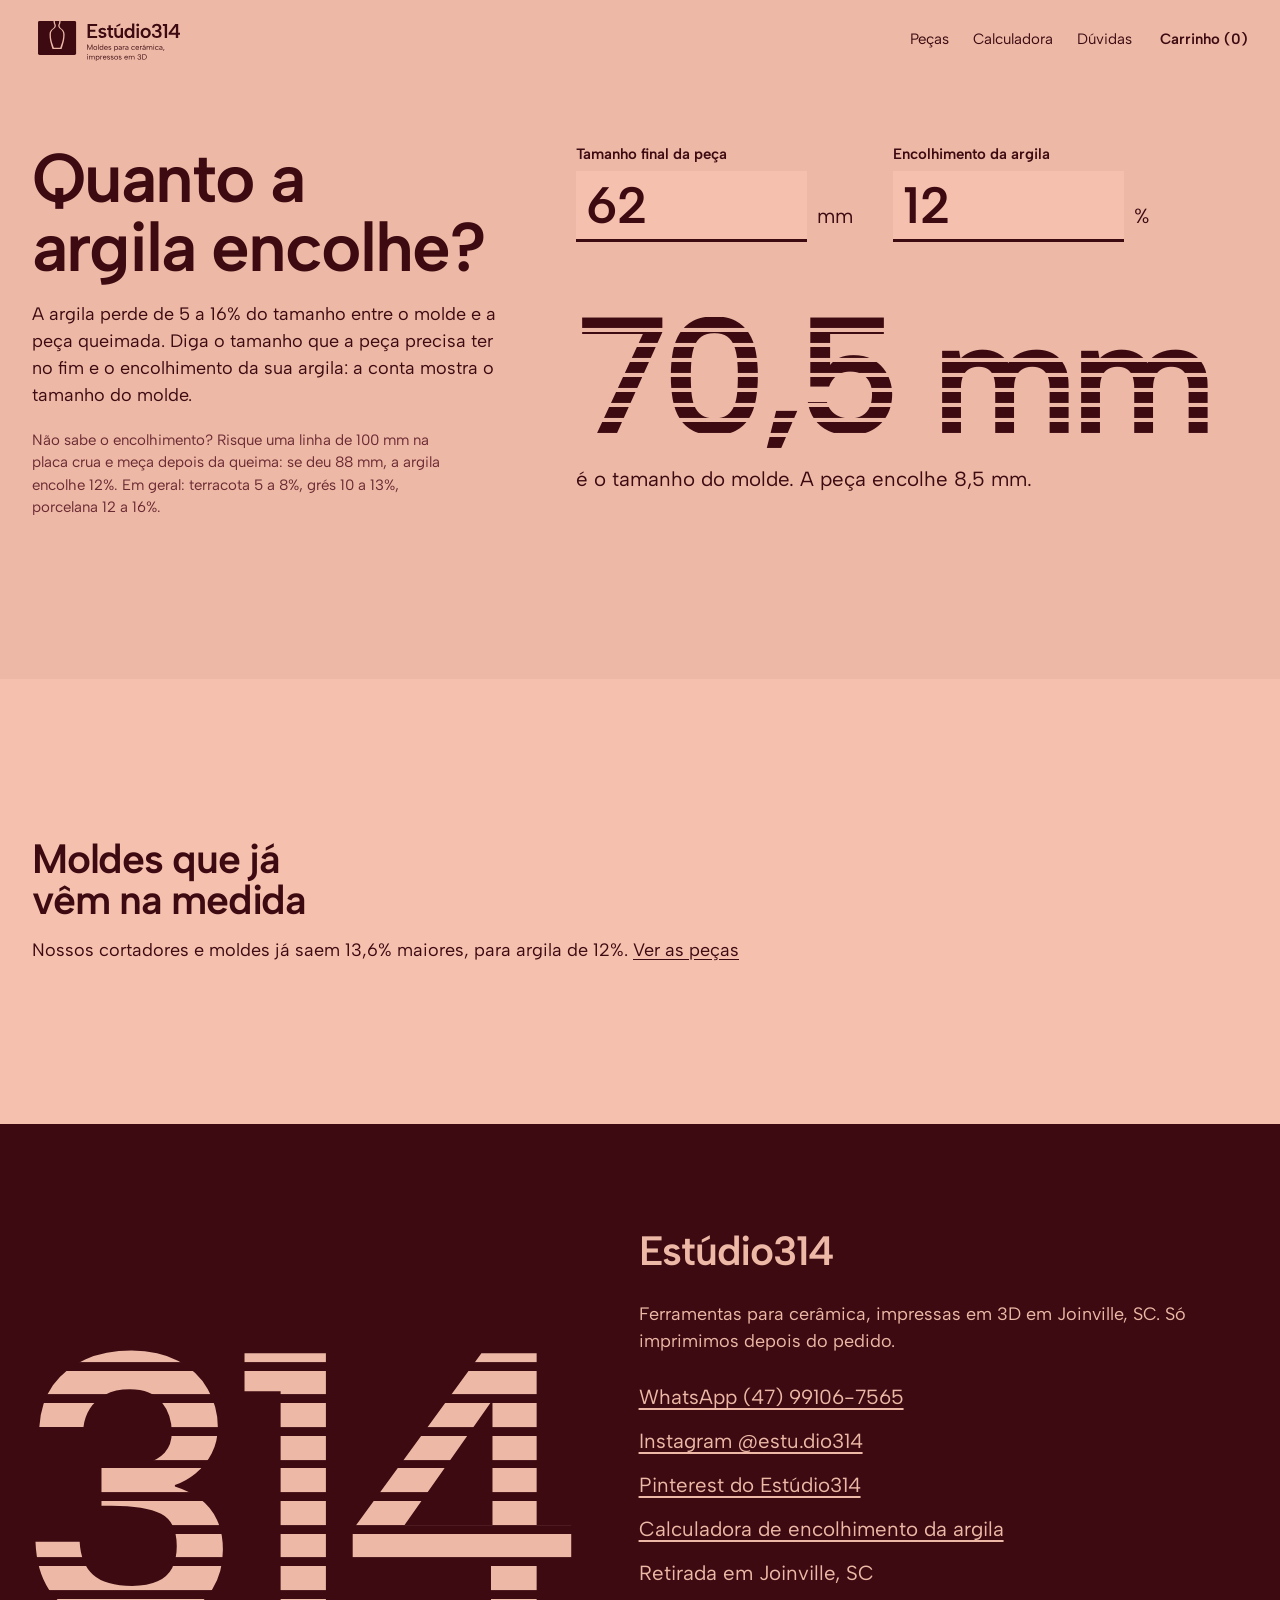
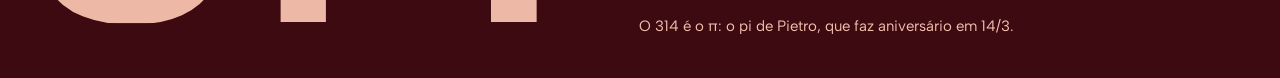
==== commit ffe3da41: "Rodapé: links com 44 px de toque e "Pinterest do Estúdio314" Co-Authored-By: Claude Opus 5.5 <norepl" ====
--- a/calculadora-de-encolhimento/index.html
+++ b/calculadora-de-encolhimento/index.html
@@ -57,7 +57,7 @@
     <ul>
       <li><a href="https://wa.me/5547991067565?text=Oi!%20Vim%20pelo%20site%20do%20Est%C3%BAdio314.">WhatsApp (47) 99106-7565</a></li>
       <li><a href="https://www.instagram.com/estu.dio314/">Instagram @estu.dio314</a></li>
-      <li><a href="https://br.pinterest.com/estudio314ceramica/">Pinterest</a></li>
+      <li><a href="https://br.pinterest.com/estudio314ceramica/">Pinterest do Estúdio314</a></li>
       <li><a href="/calculadora-de-encolhimento/">Calculadora de encolhimento da argila</a></li>
       <li>Retirada em Joinville, SC</li>
     </ul>
--- a/css/loja.css
+++ b/css/loja.css
@@ -187,7 +187,9 @@
   -webkit-mask: var(--camadas) 0 0 / 100% 0.085em repeat; mask: var(--camadas) 0 0 / 100% 0.085em repeat; }
 .rodape-texto { display: grid; gap: 20px; max-width: 60rem; }
 .rodape-assina { font-size: var(--t-sub); font-weight: 600; letter-spacing: -0.03em; }
-.rodape ul { list-style: none; padding: 0; margin: 0; display: grid; gap: 10px; font-size: var(--t-fato); }
+.rodape ul { list-style: none; padding: 0; margin: 0; display: grid; gap: 0; font-size: var(--t-fato); }
+.rodape ul li { min-height: 44px; display: flex; align-items: center; }
+.rodape ul a { display: inline-flex; align-items: center; min-height: 44px; }
 .rodape-nota { font-size: var(--t-mini); color: var(--surface); }
 
 /* ---------- página de produto ---------- */
